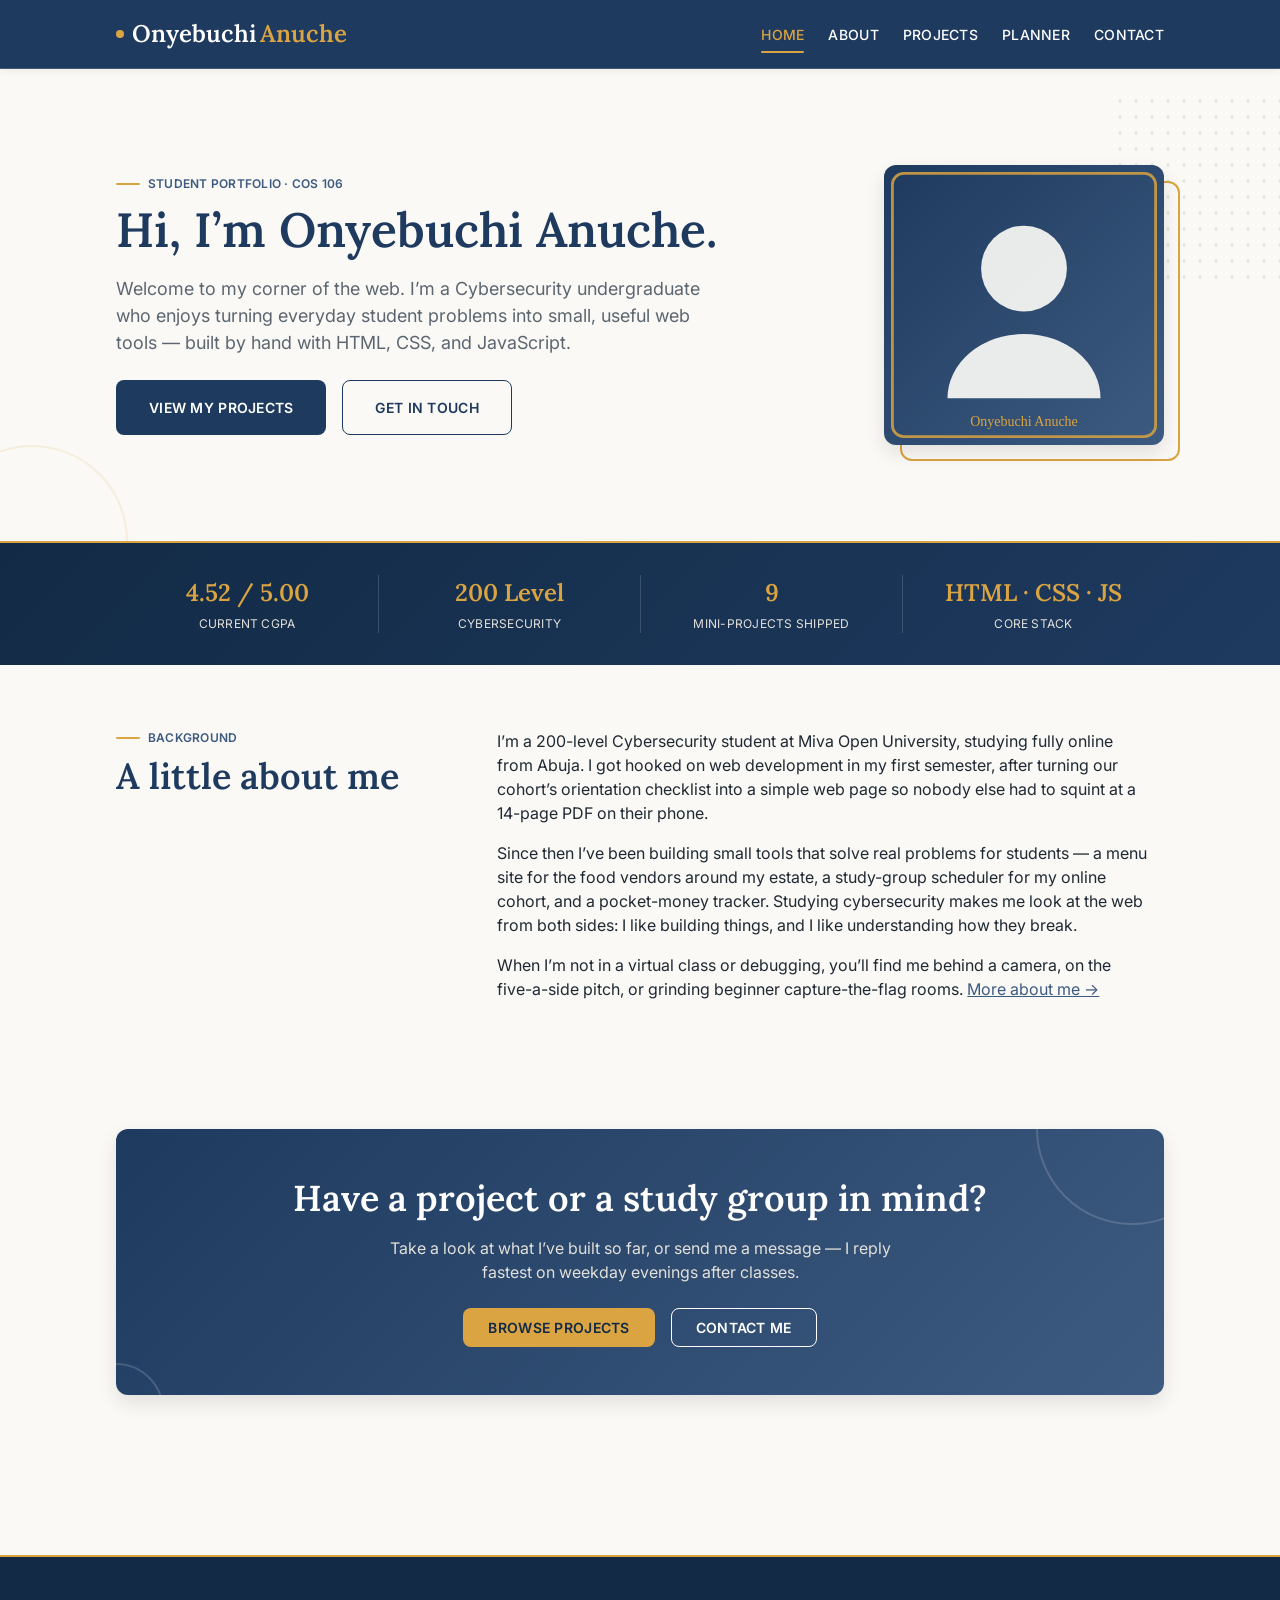
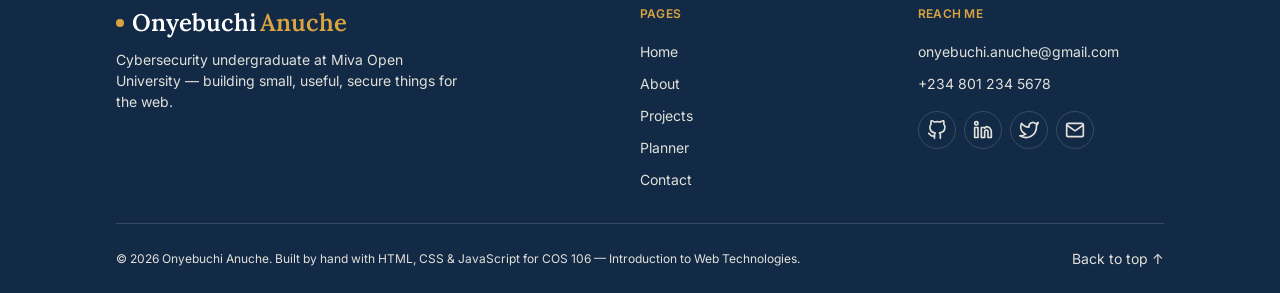
==== index.html @ e88b2ad4 "Add homepage Co-Authored-By: Claude Fable 5 <noreply@anthropic.com>" ====
<!DOCTYPE html>
<html lang="en">
<head>
  <meta charset="UTF-8">
  <meta name="viewport" content="width=device-width, initial-scale=1.0">
  <meta name="description" content="Portfolio and academic planner of Onyebuchi Anuche, a Cybersecurity undergraduate at Miva Open University.">
  <title>Onyebuchi Anuche — Student Portfolio &amp; Academic Planner</title>
  <link rel="icon" type="image/svg+xml" href="assets/images/favicon.svg">
  <link rel="preconnect" href="https://fonts.googleapis.com">
  <link rel="preconnect" href="https://fonts.gstatic.com" crossorigin>
  <link href="https://fonts.googleapis.com/css2?family=Inter:wght@400;500;600&amp;family=Lora:wght@600&amp;display=swap" rel="stylesheet">
  <link rel="stylesheet" href="css/styles.css">
  <script src="js/main.js" defer></script>
</head>
<body id="top">
  <a class="skip-link" href="#main-content">Skip to main content</a>

  <header class="site-header">
    <div class="site-header__inner">
      <a href="index.html" class="site-header__brand">Onyebuchi <span class="site-header__brand-accent">Anuche</span></a>
      <button type="button" class="nav-toggle" aria-expanded="false" aria-controls="site-nav" aria-label="Open navigation menu">
        <span class="nav-toggle__bar"></span>
        <span class="nav-toggle__bar"></span>
        <span class="nav-toggle__bar"></span>
      </button>
      <nav id="site-nav" class="site-nav" aria-label="Main navigation">
        <ul class="site-nav__list">
          <li class="site-nav__item"><a class="site-nav__link" href="index.html" aria-current="page">Home</a></li>
          <li class="site-nav__item"><a class="site-nav__link" href="about.html">About</a></li>
          <li class="site-nav__item"><a class="site-nav__link" href="projects.html">Projects</a></li>
          <li class="site-nav__item"><a class="site-nav__link" href="planner.html">Planner</a></li>
          <li class="site-nav__item"><a class="site-nav__link" href="contact.html">Contact</a></li>
        </ul>
      </nav>
    </div>
  </header>
  <div class="nav-overlay"></div>

  <main id="main-content">
    <section class="hero">
      <div class="container hero__inner">
        <div class="hero__content">
          <p class="eyebrow">Student Portfolio · COS 106</p>
          <h1 class="hero__title">Hi, I&rsquo;m Onyebuchi Anuche.</h1>
          <p class="hero__welcome">
            Welcome to my corner of the web. I&rsquo;m a Cybersecurity undergraduate who
            enjoys turning everyday student problems into small, useful web tools —
            built by hand with HTML, CSS, and JavaScript.
          </p>
          <div class="hero__actions">
            <a class="btn btn--primary btn--lg" href="projects.html">View my projects</a>
            <a class="btn btn--secondary btn--lg" href="contact.html">Get in touch</a>
          </div>
        </div>
        <div class="hero__portrait-frame">
          <img class="hero__portrait" src="assets/images/onyebuchi-portrait.svg" alt="Portrait of Onyebuchi Anuche (placeholder illustration)" width="280" height="280">
        </div>
      </div>
    </section>

    <section class="highlights">
      <div class="container">
        <h2 class="visually-hidden">Highlights</h2>
        <ul class="highlights__list">
          <li class="highlight">
            <span class="highlight__value">4.52 / 5.00</span>
            <span class="highlight__label">Current CGPA</span>
          </li>
          <li class="highlight">
            <span class="highlight__value">200 Level</span>
            <span class="highlight__label">Cybersecurity</span>
          </li>
          <li class="highlight">
            <span class="highlight__value">9</span>
            <span class="highlight__label">Mini-projects shipped</span>
          </li>
          <li class="highlight">
            <span class="highlight__value">HTML · CSS · JS</span>
            <span class="highlight__label">Core stack</span>
          </li>
        </ul>
      </div>
    </section>

    <section class="section bio">
      <div class="container bio__layout">
        <div class="section-head">
          <p class="eyebrow">Background</p>
          <h2>A little about me</h2>
        </div>
        <div class="bio__content">
          <p>
            I&rsquo;m a 200-level Cybersecurity student at Miva Open University, studying
            fully online from Abuja. I got hooked on web development in my first
            semester, after turning our cohort&rsquo;s orientation checklist into a
            simple web page so nobody else had to squint at a 14-page PDF on their phone.
          </p>
          <p>
            Since then I&rsquo;ve been building small tools that solve real problems for
            students — a menu site for the food vendors around my estate, a study-group
            scheduler for my online cohort, and a pocket-money tracker. Studying
            cybersecurity makes me look at the web from both sides: I like building
            things, and I like understanding how they break.
          </p>
          <p>
            When I&rsquo;m not in a virtual class or debugging, you&rsquo;ll find me
            behind a camera, on the five-a-side pitch, or grinding beginner
            capture-the-flag rooms. <a href="about.html">More about me &rarr;</a>
          </p>
        </div>
      </div>
    </section>

    <section class="section">
      <div class="container">
        <article class="cta-banner">
          <h2 class="cta-banner__title">Have a project or a study group in mind?</h2>
          <p class="cta-banner__text">
            Take a look at what I&rsquo;ve built so far, or send me a message — I reply
            fastest on weekday evenings after classes.
          </p>
          <div class="cta-banner__actions">
            <a class="btn btn--accent" href="projects.html">Browse projects</a>
            <a class="btn btn--ghost" href="contact.html">Contact me</a>
          </div>
        </article>
      </div>
    </section>
  </main>

  <footer class="site-footer">
    <div class="container">
      <div class="site-footer__grid">
        <div>
          <p class="site-footer__brand">Onyebuchi <span class="site-footer__brand-accent">Anuche</span></p>
          <p class="site-footer__blurb">
            Cybersecurity undergraduate at Miva Open University — building small,
            useful, secure things for the web.
          </p>
        </div>
        <nav aria-label="Footer">
          <p class="site-footer__heading">Pages</p>
          <ul class="site-footer__links">
            <li><a class="site-footer__link" href="index.html">Home</a></li>
            <li><a class="site-footer__link" href="about.html">About</a></li>
            <li><a class="site-footer__link" href="projects.html">Projects</a></li>
            <li><a class="site-footer__link" href="planner.html">Planner</a></li>
            <li><a class="site-footer__link" href="contact.html">Contact</a></li>
          </ul>
        </nav>
        <div>
          <p class="site-footer__heading">Reach me</p>
          <ul class="site-footer__links">
            <li><a class="site-footer__link" href="mailto:onyebuchi.anuche@gmail.com">onyebuchi.anuche@gmail.com</a></li>
            <li><a class="site-footer__link" href="tel:+2348012345678">+234 801 234 5678</a></li>
          </ul>
          <ul class="site-footer__social">
            <li>
              <a class="site-footer__social-link" href="https://github.com/onyebuchianuche" target="_blank" rel="noopener noreferrer" aria-label="Onyebuchi's GitHub profile">
                <svg xmlns="http://www.w3.org/2000/svg" width="20" height="20" viewBox="0 0 24 24" fill="none" stroke="currentColor" stroke-width="2" stroke-linecap="round" stroke-linejoin="round" aria-hidden="true"><path d="M9 19c-5 1.5-5-2.5-7-3m14 6v-3.87a3.37 3.37 0 0 0-.94-2.61c3.14-.35 6.44-1.54 6.44-7A5.44 5.44 0 0 0 20 4.77 5.07 5.07 0 0 0 19.91 1S18.73.65 16 2.48a13.38 13.38 0 0 0-7 0C6.27.65 5.09 1 5.09 1A5.07 5.07 0 0 0 5 4.77a5.44 5.44 0 0 0-1.5 3.78c0 5.42 3.3 6.61 6.44 7A3.37 3.37 0 0 0 9 18.13V22"/></svg>
              </a>
            </li>
            <li>
              <a class="site-footer__social-link" href="https://www.linkedin.com/in/onyebuchianuche" target="_blank" rel="noopener noreferrer" aria-label="Onyebuchi's LinkedIn profile">
                <svg xmlns="http://www.w3.org/2000/svg" width="20" height="20" viewBox="0 0 24 24" fill="none" stroke="currentColor" stroke-width="2" stroke-linecap="round" stroke-linejoin="round" aria-hidden="true"><path d="M16 8a6 6 0 0 1 6 6v7h-4v-7a2 2 0 0 0-2-2 2 2 0 0 0-2 2v7h-4V9h4v1a6 6 0 0 1 2-2z"/><rect x="2" y="9" width="4" height="12"/><circle cx="4" cy="4" r="2"/></svg>
              </a>
            </li>
            <li>
              <a class="site-footer__social-link" href="https://x.com/onyebuchianuche" target="_blank" rel="noopener noreferrer" aria-label="Onyebuchi's X (Twitter) profile">
                <svg xmlns="http://www.w3.org/2000/svg" width="20" height="20" viewBox="0 0 24 24" fill="none" stroke="currentColor" stroke-width="2" stroke-linecap="round" stroke-linejoin="round" aria-hidden="true"><path d="M23 3a10.9 10.9 0 0 1-3.14 1.53 4.48 4.48 0 0 0-7.86 3v1A10.66 10.66 0 0 1 3 4s-4 9 5 13a11.64 11.64 0 0 1-7 2c9 5 20 0 20-11.5a4.5 4.5 0 0 0-.08-.83A7.72 7.72 0 0 0 23 3z"/></svg>
              </a>
            </li>
            <li>
              <a class="site-footer__social-link" href="mailto:onyebuchi.anuche@gmail.com" aria-label="Email Onyebuchi">
                <svg xmlns="http://www.w3.org/2000/svg" width="20" height="20" viewBox="0 0 24 24" fill="none" stroke="currentColor" stroke-width="2" stroke-linecap="round" stroke-linejoin="round" aria-hidden="true"><path d="M4 4h16c1.1 0 2 .9 2 2v12c0 1.1-.9 2-2 2H4c-1.1 0-2-.9-2-2V6c0-1.1.9-2 2-2z"/><polyline points="22,6 12,13 2,6"/></svg>
              </a>
            </li>
          </ul>
        </div>
      </div>
      <div class="site-footer__bottom">
        <p class="site-footer__copyright">
          &copy; 2026 Onyebuchi Anuche. Built by hand with HTML, CSS &amp; JavaScript for COS 106 — Introduction to Web Technologies.
        </p>
        <a class="site-footer__top-link" href="#top">Back to top &uarr;</a>
      </div>
    </div>
  </footer>
</body>
</html>
---- css/styles.css ----
/* ==========================================================================
   Student Portfolio & Academic Management — css/styles.css
   Tokens come from DESIGN-SYSTEM.md. Section order follows BUILD-PROMPT.md:
   Variables, Base, Header & Navigation, Homepage, About, Projects, Planner,
   Contact, Footer, Media Queries. Mobile-first: base styles target mobile,
   min-width queries (bottom of file) layer up to tablet and desktop.
   ========================================================================== */

/* === Variables === */

:root {
  /* Core palette */
  --color-primary: #1E3A5F;
  --color-primary-dark: #122A45;
  --color-primary-light: #3D5A80;
  --color-accent: #D9A441;
  --color-accent-dark: #B8862F;

  /* Neutrals */
  --color-bg: #FAF9F6;
  --color-surface: #FFFFFF;
  --color-border: #E2E0DA;
  --color-text-primary: #1F2933;
  --color-text-secondary: #5C6670;
  --color-text-muted: #8A939C;

  /* Semantic */
  --color-success: #2F8F5B;
  --color-error: #C1443C;
  --color-warning: #D9A441;

  /* Derived tints (base palette colours with alpha) */
  --overlay-bg: rgba(18, 42, 69, 0.55);
  --success-tint: rgba(47, 143, 91, 0.12);
  --primary-tint: rgba(30, 58, 95, 0.05);
  --accent-tint: rgba(217, 164, 65, 0.14);
  --divider-on-dark: rgba(250, 249, 246, 0.16);

  /* Typography — mobile sizes; desktop overrides live in Media Queries */
  --font-heading: "Lora", Georgia, serif;
  --font-body: "Inter", -apple-system, "Segoe UI", sans-serif;
  --text-h1: 32px;
  --text-h2: 28px;
  --text-h3: 20px;
  --text-body-lg: 16px;
  --text-body: 15px;
  --text-small: 13px;
  --text-caption: 12px;
  --leading-body: 1.5;
  --leading-heading: 1.2;
  --tracking-caps: 0.02em;

  /* Spacing — 8px base scale */
  --space-4: 4px;
  --space-8: 8px;
  --space-16: 16px;
  --space-24: 24px;
  --space-32: 32px;
  --space-48: 48px;
  --space-64: 64px;
  --space-96: 96px;

  /* Radii */
  --radius-btn: 8px;
  --radius-card: 12px;
  --radius-pill: 999px;

  /* Borders, shadows, motion, layout */
  --border-w: 1px;
  --hairline: 2px;
  --lift-y: -2px;
  --shadow-card: 0 2px 8px rgba(0, 0, 0, 0.06);
  --shadow-lift: 0 8px 20px rgba(0, 0, 0, 0.1);
  --transition-fast: 150ms ease;
  --transition-med: 250ms ease;
  --container-max: 1080px;
  --nav-panel-w: 280px;
  --portrait-w: 280px;
}

/* === Base === */

*,
*::before,
*::after {
  box-sizing: border-box;
}

html {
  scroll-behavior: smooth;
}

body {
  margin: 0;
  font-family: var(--font-body);
  font-size: var(--text-body);
  line-height: var(--leading-body);
  color: var(--color-text-primary);
  background-color: var(--color-bg);
}

::selection {
  background-color: var(--color-accent);
  color: var(--color-primary-dark);
}

h1,
h2,
h3 {
  font-family: var(--font-heading);
  font-weight: 600;
  line-height: var(--leading-heading);
  color: var(--color-primary);
  margin: 0 0 var(--space-16);
}

h1 { font-size: var(--text-h1); }
h2 { font-size: var(--text-h2); }
h3 { font-size: var(--text-h3); }

p {
  margin: 0 0 var(--space-16);
}

img {
  max-width: 100%;
  height: auto;
  display: block;
}

a {
  color: var(--color-primary-light);
  transition: color var(--transition-fast);
}

a:hover {
  color: var(--color-accent-dark);
}

a:focus-visible,
button:focus-visible {
  outline: var(--hairline) solid var(--color-accent);
  outline-offset: var(--hairline);
}

[hidden] {
  display: none !important;
}

.visually-hidden {
  position: absolute;
  width: var(--border-w);
  height: var(--border-w);
  padding: 0;
  margin: calc(-1 * var(--border-w));
  overflow: hidden;
  clip: rect(0 0 0 0);
  white-space: nowrap;
  border: 0;
}

.skip-link {
  position: absolute;
  top: calc(-1 * var(--space-96));
  left: var(--space-16);
  z-index: 100;
  padding: var(--space-8) var(--space-16);
  background-color: var(--color-accent);
  color: var(--color-primary-dark);
  border-radius: var(--radius-btn);
  text-decoration: none;
  font-weight: 600;
  transition: top var(--transition-fast);
}

.skip-link:focus {
  top: var(--space-16);
}

.container {
  width: 100%;
  max-width: var(--container-max);
  margin-inline: auto;
  padding-inline: var(--space-16);
}

.section {
  padding-block: var(--space-48);
}

.section--tinted {
  background-color: var(--primary-tint);
  border-block: var(--border-w) solid var(--color-border);
}

/* Eyebrow + heading kit used above every major section */
.eyebrow {
  display: flex;
  align-items: center;
  gap: var(--space-8);
  margin: 0 0 var(--space-8);
  font-size: var(--text-caption);
  font-weight: 600;
  text-transform: uppercase;
  letter-spacing: var(--tracking-caps);
  color: var(--color-primary-light);
}

.eyebrow::before {
  content: "";
  width: var(--space-24);
  height: var(--hairline);
  background-color: var(--color-accent);
  border-radius: var(--radius-pill);
}

.section-head {
  margin-bottom: var(--space-32);
}

.section-head h2 {
  margin-bottom: 0;
}

.section__lead {
  font-size: var(--text-body-lg);
  color: var(--color-text-secondary);
  max-width: 65ch;
}

/* Tinted page banner used at the top of the four subpages */
.page-header {
  position: relative;
  overflow: hidden;
  padding-block: var(--space-48);
  background-color: var(--primary-tint);
  border-bottom: var(--border-w) solid var(--color-border);
}

.page-header::after {
  content: "";
  position: absolute;
  top: var(--space-16);
  right: calc(-1 * var(--space-32));
  width: calc(var(--space-96) * 2);
  height: calc(var(--space-96) + var(--space-64));
  background-image: radial-gradient(var(--color-border) var(--border-w), transparent var(--hairline));
  background-size: var(--space-16) var(--space-16);
}

.page-header .container {
  position: relative;
  z-index: 1;
}

.page-header h1 {
  margin-bottom: var(--space-8);
}

.page-header__lead {
  font-size: var(--text-body-lg);
  color: var(--color-text-secondary);
  max-width: 65ch;
  margin-bottom: 0;
}

/* Buttons */
.btn {
  display: inline-block;
  padding: var(--space-8) var(--space-24);
  font-family: var(--font-body);
  font-size: var(--text-small);
  font-weight: 600;
  text-transform: uppercase;
  letter-spacing: var(--tracking-caps);
  text-decoration: none;
  text-align: center;
  border: var(--border-w) solid transparent;
  border-radius: var(--radius-btn);
  cursor: pointer;
  transition:
    background-color var(--transition-fast),
    color var(--transition-fast),
    border-color var(--transition-fast),
    transform var(--transition-fast),
    box-shadow var(--transition-fast);
}

.btn:hover,
.btn:focus-visible {
  transform: translateY(var(--lift-y));
  box-shadow: var(--shadow-card);
}

.btn--lg {
  padding: var(--space-16) var(--space-32);
}

.btn--primary {
  background-color: var(--color-primary);
  color: var(--color-surface);
}

.btn--primary:hover,
.btn--primary:focus-visible {
  background-color: var(--color-accent);
  color: var(--color-primary-dark);
}

.btn--secondary {
  background-color: transparent;
  border-color: var(--color-primary);
  color: var(--color-primary);
}

.btn--secondary:hover,
.btn--secondary:focus-visible {
  background-color: var(--color-primary);
  color: var(--color-surface);
}

/* For use on navy panels (CTA banner, contact info) */
.btn--accent {
  background-color: var(--color-accent);
  color: var(--color-primary-dark);
}

.btn--accent:hover,
.btn--accent:focus-visible {
  background-color: var(--color-accent-dark);
  color: var(--color-primary-dark);
}

.btn--ghost {
  background-color: transparent;
  border-color: var(--color-surface);
  color: var(--color-surface);
}

.btn--ghost:hover,
.btn--ghost:focus-visible {
  background-color: var(--color-surface);
  color: var(--color-primary);
}

/* Shared form controls (planner + contact) */
.field-label {
  font-size: var(--text-small);
  font-weight: 500;
  color: var(--color-text-primary);
}

.field-label__optional {
  font-weight: 400;
  color: var(--color-text-muted);
}

.field-input {
  width: 100%;
  padding: var(--space-8) var(--space-16);
  font-family: var(--font-body);
  font-size: var(--text-body);
  line-height: var(--leading-body);
  color: var(--color-text-primary);
  background-color: var(--color-surface);
  border: var(--border-w) solid var(--color-border);
  border-radius: var(--radius-btn);
  transition: border-color var(--transition-fast), outline-color var(--transition-fast);
}

.field-input::placeholder {
  color: var(--color-text-muted);
}

.field-input:focus {
  outline: var(--hairline) solid var(--color-primary);
  outline-offset: calc(-1 * var(--border-w));
  border-color: var(--color-primary);
}

kbd {
  font-family: var(--font-body);
  font-size: var(--text-caption);
  padding: 0 var(--space-4);
  background-color: var(--color-surface);
  border: var(--border-w) solid var(--color-border);
  border-radius: var(--space-4);
  color: var(--color-text-secondary);
}

/* === Header & Navigation === */

.site-header {
  position: sticky;
  top: 0;
  z-index: 50;
  background-color: var(--color-primary);
  border-bottom: var(--border-w) solid var(--divider-on-dark);
  box-shadow: var(--shadow-card);
}

.site-header__inner {
  display: flex;
  align-items: center;
  justify-content: space-between;
  max-width: var(--container-max);
  margin-inline: auto;
  padding: var(--space-16);
}

.site-header__brand {
  display: inline-flex;
  align-items: center;
  font-family: var(--font-heading);
  font-size: var(--text-h3);
  font-weight: 600;
  color: var(--color-surface);
  text-decoration: none;
}

.site-header__brand::before {
  content: "";
  width: var(--space-8);
  height: var(--space-8);
  margin-right: var(--space-8);
  background-color: var(--color-accent);
  border-radius: var(--radius-pill);
}

.site-header__brand-accent {
  color: var(--color-accent);
  margin-left: var(--space-4);
}

.nav-toggle {
  display: flex;
  flex-direction: column;
  gap: var(--space-4);
  padding: var(--space-8);
  background: none;
  border: none;
  cursor: pointer;
  z-index: 70;
}

.nav-toggle__bar {
  width: var(--space-24);
  height: var(--hairline);
  background-color: var(--color-surface);
  border-radius: var(--radius-pill);
  transition: transform var(--transition-fast), opacity var(--transition-fast);
}

.nav-toggle[aria-expanded="true"] .nav-toggle__bar:nth-child(1) {
  transform: translateY(calc(var(--space-4) + var(--hairline))) rotate(45deg);
}

.nav-toggle[aria-expanded="true"] .nav-toggle__bar:nth-child(2) {
  opacity: 0;
}

.nav-toggle[aria-expanded="true"] .nav-toggle__bar:nth-child(3) {
  transform: translateY(calc(-1 * (var(--space-4) + var(--hairline)))) rotate(-45deg);
}

/* Mobile: nav is a slide-in panel from the right */
.site-nav {
  position: fixed;
  top: 0;
  right: 0;
  bottom: 0;
  z-index: 60;
  width: min(80vw, var(--nav-panel-w));
  padding: var(--space-96) var(--space-24) var(--space-24);
  background: linear-gradient(180deg, var(--color-primary-dark), var(--color-primary));
  transform: translateX(100%);
  transition: transform var(--transition-med);
  overflow-y: auto;
}

.site-nav.is-open {
  transform: translateX(0);
  box-shadow: var(--shadow-lift);
}

.site-nav__list {
  display: flex;
  flex-direction: column;
  gap: var(--space-8);
  list-style: none;
  margin: 0;
  padding: 0;
}

.site-nav__link {
  position: relative;
  display: block;
  padding: var(--space-16) var(--space-4);
  color: var(--color-surface);
  font-size: var(--text-small);
  font-weight: 500;
  text-transform: uppercase;
  letter-spacing: var(--tracking-caps);
  text-decoration: none;
  border-bottom: var(--border-w) solid var(--divider-on-dark);
  transition: color var(--transition-fast);
}

.site-nav__link::after {
  content: "";
  position: absolute;
  left: 0;
  right: 0;
  bottom: calc(-1 * var(--border-w));
  height: var(--hairline);
  background-color: var(--color-accent);
  border-radius: var(--radius-pill);
  transform: scaleX(0);
  transform-origin: left;
  transition: transform var(--transition-fast);
}

.site-nav__link:hover,
.site-nav__link:focus-visible,
.site-nav__link[aria-current="page"] {
  color: var(--color-accent);
}

.site-nav__link:hover::after,
.site-nav__link:focus-visible::after,
.site-nav__link[aria-current="page"]::after {
  transform: scaleX(1);
}

.nav-overlay {
  position: fixed;
  inset: 0;
  z-index: 55;
  background-color: var(--overlay-bg);
  opacity: 0;
  pointer-events: none;
  transition: opacity var(--transition-med);
}

.nav-overlay.is-visible {
  opacity: 1;
  pointer-events: auto;
}

body.nav-open {
  overflow: hidden;
}

/* === Homepage === */

.hero {
  position: relative;
  overflow: hidden;
  padding-block: var(--space-48);
}

.hero::before {
  content: "";
  position: absolute;
  top: var(--space-24);
  right: calc(-1 * var(--space-24));
  width: calc(var(--space-96) * 2);
  height: calc(var(--space-96) * 2);
  background-image: radial-gradient(var(--color-border) var(--border-w), transparent var(--hairline));
  background-size: var(--space-16) var(--space-16);
}

.hero::after {
  content: "";
  position: absolute;
  bottom: calc(-1 * var(--space-96));
  left: calc(-1 * var(--space-64));
  width: calc(var(--space-96) * 2);
  height: calc(var(--space-96) * 2);
  border: var(--hairline) solid var(--accent-tint);
  border-radius: var(--radius-pill);
}

.hero__inner {
  position: relative;
  z-index: 1;
  display: flex;
  flex-direction: column-reverse;
  align-items: center;
  gap: var(--space-48);
  text-align: center;
}

.hero .eyebrow {
  justify-content: center;
}

.hero__title {
  margin-bottom: var(--space-16);
}

.hero__welcome {
  font-size: var(--text-body-lg);
  color: var(--color-text-secondary);
  max-width: 55ch;
}

.hero__portrait-frame {
  position: relative;
  width: min(70vw, var(--portrait-w));
  flex-shrink: 0;
}

.hero__portrait-frame::before {
  content: "";
  position: absolute;
  top: var(--space-16);
  right: calc(-1 * var(--space-16));
  bottom: calc(-1 * var(--space-16));
  left: var(--space-16);
  border: var(--hairline) solid var(--color-accent);
  border-radius: var(--radius-card);
}

.hero__portrait {
  position: relative;
  width: 100%;
  border-radius: var(--radius-card);
  box-shadow: var(--shadow-lift);
}

.hero__actions {
  display: flex;
  flex-wrap: wrap;
  justify-content: center;
  gap: var(--space-16);
  margin-top: var(--space-24);
}

.highlights {
  background: linear-gradient(135deg, var(--color-primary-dark), var(--color-primary));
  border-top: var(--hairline) solid var(--color-accent);
  padding-block: var(--space-32);
}

.highlights__list {
  display: grid;
  grid-template-columns: repeat(2, 1fr);
  gap: var(--space-24);
  list-style: none;
  margin: 0;
  padding: 0;
}

.highlight {
  text-align: center;
  padding-inline: var(--space-8);
}

.highlight__value {
  display: block;
  font-family: var(--font-heading);
  font-size: var(--text-h3);
  font-weight: 600;
  color: var(--color-accent);
}

.highlight__label {
  display: block;
  margin-top: var(--space-4);
  font-size: var(--text-caption);
  text-transform: uppercase;
  letter-spacing: var(--tracking-caps);
  color: var(--color-border);
}

.bio__layout {
  display: grid;
  gap: var(--space-24);
}

.bio__content p {
  max-width: 65ch;
}

.bio__content p:last-child {
  margin-bottom: 0;
}

.cta-banner {
  position: relative;
  overflow: hidden;
  padding: var(--space-48) var(--space-32);
  text-align: center;
  color: var(--color-border);
  background: linear-gradient(135deg, var(--color-primary), var(--color-primary-light));
  border-radius: var(--radius-card);
  box-shadow: var(--shadow-lift);
}

.cta-banner::before,
.cta-banner::after {
  content: "";
  position: absolute;
  border: var(--hairline) solid var(--divider-on-dark);
  border-radius: var(--radius-pill);
}

.cta-banner::before {
  top: calc(-1 * var(--space-96));
  right: calc(-1 * var(--space-64));
  width: calc(var(--space-96) * 2);
  height: calc(var(--space-96) * 2);
}

.cta-banner::after {
  bottom: calc(-1 * var(--space-64));
  left: calc(-1 * var(--space-48));
  width: var(--space-96);
  height: var(--space-96);
}

.cta-banner__title {
  color: var(--color-surface);
}

.cta-banner__text {
  max-width: 55ch;
  margin-inline: auto;
}

.cta-banner__actions {
  position: relative;
  z-index: 1;
  display: flex;
  flex-wrap: wrap;
  justify-content: center;
  gap: var(--space-16);
  margin-top: var(--space-24);
}

/* === About === */

.timeline {
  list-style: none;
  margin: 0;
  padding: 0 0 0 var(--space-24);
  border-left: var(--hairline) solid var(--color-border);
  display: flex;
  flex-direction: column;
  gap: var(--space-24);
}

.timeline__item {
  position: relative;
  padding: var(--space-24);
  background-color: var(--color-surface);
  border: var(--border-w) solid var(--color-border);
  border-radius: var(--radius-card);
  box-shadow: var(--shadow-card);
}

.timeline__item::before {
  content: "";
  position: absolute;
  top: var(--space-32);
  left: calc(-1 * (var(--space-24) + var(--space-4) + var(--hairline)));
  width: var(--space-8);
  height: var(--space-8);
  background-color: var(--color-accent);
  border: var(--hairline) solid var(--color-bg);
  border-radius: var(--radius-pill);
}

.timeline__badge {
  display: inline-block;
  margin-bottom: var(--space-8);
  padding: var(--space-4) var(--space-16);
  font-size: var(--text-caption);
  font-weight: 600;
  text-transform: uppercase;
  letter-spacing: var(--tracking-caps);
  color: var(--color-accent-dark);
  background-color: var(--accent-tint);
  border-radius: var(--radius-pill);
}

.timeline__title {
  margin-bottom: var(--space-4);
}

.timeline__meta {
  font-size: var(--text-small);
  color: var(--color-text-secondary);
  margin-bottom: var(--space-8);
}

.timeline__body {
  margin: 0;
  max-width: 60ch;
}

.skills-grid {
  display: grid;
  grid-template-columns: 1fr;
  gap: var(--space-24);
}

.skill-group {
  padding: var(--space-24);
  background-color: var(--color-surface);
  border: var(--border-w) solid var(--color-border);
  border-top: var(--hairline) solid var(--color-accent);
  border-radius: var(--radius-card);
  box-shadow: var(--shadow-card);
}

.skill-list {
  list-style: none;
  margin: 0;
  padding: 0;
  display: flex;
  flex-direction: column;
  gap: var(--space-16);
}

.skill-list--chips {
  flex-direction: row;
  flex-wrap: wrap;
  gap: var(--space-8);
}

.chip {
  display: inline-block;
  padding: var(--space-4) var(--space-16);
  font-size: var(--text-small);
  color: var(--color-primary);
  background-color: var(--color-bg);
  border: var(--border-w) solid var(--color-border);
  border-radius: var(--radius-pill);
  transition: background-color var(--transition-fast), border-color var(--transition-fast);
}

.chip:hover {
  background-color: var(--accent-tint);
  border-color: var(--color-accent);
}

.skill-bar__label {
  display: flex;
  justify-content: space-between;
  font-size: var(--text-small);
  font-weight: 500;
  margin-bottom: var(--space-4);
}

.skill-bar__percent {
  color: var(--color-text-secondary);
  font-weight: 400;
}

.skill-bar__track {
  height: var(--space-8);
  background-color: var(--color-border);
  border-radius: var(--radius-pill);
  overflow: hidden;
}

.skill-bar__fill {
  display: block;
  height: 100%;
  background: linear-gradient(90deg, var(--color-primary), var(--color-primary-light));
  border-radius: inherit;
}

.skill-bar__fill--90 { width: 90%; }
.skill-bar__fill--85 { width: 85%; }
.skill-bar__fill--70 { width: 70%; }
.skill-bar__fill--45 { width: 45%; }

.hobbies-grid {
  display: grid;
  grid-template-columns: repeat(2, 1fr);
  gap: var(--space-16);
  list-style: none;
  margin: 0;
  padding: 0;
}

.hobby {
  display: flex;
  align-items: center;
  gap: var(--space-16);
  padding: var(--space-16);
  background-color: var(--color-surface);
  border: var(--border-w) solid var(--color-border);
  border-radius: var(--radius-card);
  transition: transform var(--transition-fast), box-shadow var(--transition-fast), border-color var(--transition-fast);
}

.hobby:hover {
  transform: translateY(var(--lift-y));
  border-color: var(--color-accent);
  box-shadow: var(--shadow-card);
}

.hobby__badge {
  display: grid;
  place-items: center;
  flex-shrink: 0;
  width: var(--space-48);
  height: var(--space-48);
  color: var(--color-primary);
  background-color: var(--primary-tint);
  border-radius: var(--radius-pill);
  transition: color var(--transition-fast), background-color var(--transition-fast);
}

.hobby:hover .hobby__badge {
  color: var(--color-accent-dark);
  background-color: var(--accent-tint);
}

.hobby__label {
  font-size: var(--text-small);
  font-weight: 500;
}

.table-scroll {
  overflow-x: auto;
  background-color: var(--color-surface);
  border: var(--border-w) solid var(--color-border);
  border-radius: var(--radius-card);
  box-shadow: var(--shadow-card);
}

.grades-table {
  width: 100%;
  border-collapse: collapse;
  font-size: var(--text-small);
}

.grades-table caption {
  text-align: left;
  padding: var(--space-16) var(--space-16) var(--space-8);
  font-size: var(--text-small);
  color: var(--color-text-secondary);
}

.grades-table th,
.grades-table td {
  padding: var(--space-8) var(--space-16);
  text-align: left;
  border-bottom: var(--border-w) solid var(--color-border);
}

.grades-table thead th {
  background-color: var(--color-primary);
  color: var(--color-surface);
  font-size: var(--text-caption);
  font-weight: 600;
  text-transform: uppercase;
  letter-spacing: var(--tracking-caps);
}

.grades-table tbody tr {
  transition: background-color var(--transition-fast);
}

.grades-table tbody tr:nth-child(even) {
  background-color: var(--color-bg);
}

.grades-table tbody tr:hover {
  background-color: var(--accent-tint);
}

.grades-table tbody tr:last-child td,
.grades-table tbody tr:last-child th {
  border-bottom: none;
}

.grades-table__grade {
  font-weight: 600;
  color: var(--color-primary);
}

.media-figure {
  margin: 0;
  padding: var(--space-24);
  background-color: var(--color-surface);
  border: var(--border-w) solid var(--color-border);
  border-left: var(--space-4) solid var(--color-accent);
  border-radius: var(--radius-card);
  box-shadow: var(--shadow-card);
}

.media-figure audio {
  width: 100%;
}

.media-figure figcaption {
  margin-top: var(--space-8);
  font-size: var(--text-small);
  color: var(--color-text-secondary);
}

/* === Projects === */

.filter-bar {
  display: inline-flex;
  flex-wrap: wrap;
  gap: var(--space-4);
  padding: var(--space-4);
  margin-bottom: var(--space-32);
  background-color: var(--color-surface);
  border: var(--border-w) solid var(--color-border);
  border-radius: var(--radius-pill);
  box-shadow: var(--shadow-card);
}

.filter-btn {
  padding: var(--space-4) var(--space-16);
  font-family: var(--font-body);
  font-size: var(--text-small);
  font-weight: 500;
  color: var(--color-text-secondary);
  background-color: transparent;
  border: none;
  border-radius: var(--radius-pill);
  cursor: pointer;
  transition: background-color var(--transition-fast), color var(--transition-fast);
}

.filter-btn:hover {
  color: var(--color-primary);
  background-color: var(--primary-tint);
}

.filter-btn[aria-pressed="true"] {
  background-color: var(--color-primary);
  color: var(--color-surface);
}

.projects-grid {
  display: grid;
  grid-template-columns: 1fr;
  gap: var(--space-24);
}

.project-card {
  display: flex;
  flex-direction: column;
  background-color: var(--color-surface);
  border: var(--border-w) solid var(--color-border);
  border-radius: var(--radius-card);
  box-shadow: var(--shadow-card);
  overflow: hidden;
  transition: transform var(--transition-fast), box-shadow var(--transition-fast), border-color var(--transition-fast);
}

.project-card:hover {
  transform: translateY(var(--lift-y));
  border-color: var(--color-accent);
  box-shadow: var(--shadow-lift);
}

.project-card__media {
  overflow: hidden;
  border-bottom: var(--border-w) solid var(--color-border);
}

.project-card__image {
  width: 100%;
  aspect-ratio: 8 / 5;
  object-fit: cover;
  transition: transform var(--transition-med);
}

.project-card:hover .project-card__image {
  transform: scale(1.04);
}

.project-card__body {
  display: flex;
  flex-direction: column;
  gap: var(--space-16);
  flex: 1;
  padding: var(--space-24);
}

.project-card__title {
  margin: 0;
}

.project-card__description {
  margin: 0;
  color: var(--color-text-secondary);
}

.project-card__tags {
  display: flex;
  flex-wrap: wrap;
  gap: var(--space-8);
  list-style: none;
  margin: 0;
  padding: 0;
}

.tag {
  padding: var(--space-4) var(--space-8);
  font-size: var(--text-caption);
  font-weight: 500;
  text-transform: uppercase;
  letter-spacing: var(--tracking-caps);
  color: var(--color-primary-light);
  background-color: var(--color-bg);
  border: var(--border-w) solid var(--color-border);
  border-radius: var(--radius-pill);
}

.project-card__links {
  display: flex;
  gap: var(--space-24);
  margin-top: auto;
  padding-top: var(--space-8);
  border-top: var(--border-w) solid var(--color-border);
}

.project-card__link {
  font-size: var(--text-small);
  font-weight: 600;
  color: var(--color-primary-light);
  text-decoration: none;
  transition: color var(--transition-fast);
}

.project-card__link::after {
  content: "\2192";
  display: inline-block;
  margin-left: var(--space-4);
  transition: transform var(--transition-fast);
}

.project-card__link:hover,
.project-card__link:focus-visible {
  color: var(--color-accent-dark);
}

.project-card__link:hover::after,
.project-card__link:focus-visible::after {
  transform: translateX(var(--space-4));
}

/* === Planner === */

.planner-form {
  display: flex;
  flex-direction: column;
  gap: var(--space-16);
  padding: var(--space-24);
  margin-bottom: var(--space-24);
  background-color: var(--color-surface);
  border: var(--border-w) solid var(--color-border);
  border-left: var(--space-4) solid var(--color-accent);
  border-radius: var(--radius-card);
  box-shadow: var(--shadow-card);
}

.planner-form__field {
  display: flex;
  flex-direction: column;
  gap: var(--space-4);
  flex: 1;
}

.planner__counter {
  display: inline-block;
  margin-bottom: var(--space-16);
  padding: var(--space-4) var(--space-16);
  font-size: var(--text-small);
  font-weight: 500;
  color: var(--color-primary);
  background-color: var(--primary-tint);
  border: var(--border-w) solid var(--color-border);
  border-radius: var(--radius-pill);
}

.task-list {
  display: flex;
  flex-direction: column;
  gap: var(--space-8);
  list-style: none;
  margin: 0 0 var(--space-24);
  padding: 0;
}

.task {
  display: flex;
  align-items: center;
  gap: var(--space-16);
  padding: var(--space-16);
  background-color: var(--color-surface);
  border: var(--border-w) solid var(--color-border);
  border-left: var(--space-4) solid transparent;
  border-radius: var(--radius-card);
  box-shadow: var(--shadow-card);
  transition: border-color var(--transition-fast), box-shadow var(--transition-fast);
}

.task:hover {
  border-color: var(--color-primary-light);
  border-left-color: transparent;
  box-shadow: var(--shadow-lift);
}

.task--due-soon,
.task--due-soon:hover {
  border-left-color: var(--color-warning);
}

.task__checkbox {
  width: var(--space-16);
  height: var(--space-16);
  flex-shrink: 0;
  accent-color: var(--color-success);
  cursor: pointer;
}

.task__body {
  display: flex;
  flex-direction: column;
  gap: var(--space-4);
  flex: 1;
  min-width: 0;
}

.task__text {
  overflow-wrap: anywhere;
  cursor: pointer;
}

.task--completed .task__text {
  text-decoration: line-through;
  color: var(--color-success);
}

.task__due {
  font-size: var(--text-caption);
  text-transform: uppercase;
  letter-spacing: var(--tracking-caps);
  color: var(--color-text-secondary);
}

.task--due-soon .task__due {
  color: var(--color-accent-dark);
  font-weight: 600;
}

.task--completed .task__due {
  color: var(--color-text-muted);
  font-weight: 400;
}

.task__delete {
  flex-shrink: 0;
  padding: var(--space-8);
  background: none;
  border: none;
  border-radius: var(--radius-btn);
  color: var(--color-error);
  cursor: pointer;
  transition: background-color var(--transition-fast), opacity var(--transition-fast);
}

.task__delete:hover {
  background-color: var(--color-bg);
}

.task__delete svg {
  display: block;
}

/* Task add/remove animation — the "meaningful transition" PRD item */
@keyframes task-in {
  from {
    opacity: 0;
    transform: translateY(calc(-1 * var(--space-8)));
  }
  to {
    opacity: 1;
    transform: none;
  }
}

@keyframes task-out {
  to {
    opacity: 0;
    transform: translateX(var(--space-24));
  }
}

.task--entering {
  animation: task-in var(--transition-med);
}

.task--leaving {
  animation: task-out var(--transition-med) forwards;
}

.planner__empty {
  padding: var(--space-48) var(--space-32);
  text-align: center;
  color: var(--color-text-secondary);
  background-color: var(--color-surface);
  border: var(--hairline) dashed var(--color-border);
  border-radius: var(--radius-card);
}

.planner__hint {
  font-size: var(--text-small);
  color: var(--color-text-muted);
}

/* === Contact === */

.contact-card {
  display: grid;
  grid-template-columns: 1fr;
  overflow: hidden;
  background-color: var(--color-surface);
  border: var(--border-w) solid var(--color-border);
  border-radius: var(--radius-card);
  box-shadow: var(--shadow-lift);
}

.contact-card__info {
  position: relative;
  overflow: hidden;
  padding: var(--space-32);
  color: var(--color-border);
  background: linear-gradient(160deg, var(--color-primary-dark), var(--color-primary));
}

.contact-card__info::before,
.contact-card__info::after {
  content: "";
  position: absolute;
  border: var(--hairline) solid var(--divider-on-dark);
  border-radius: var(--radius-pill);
}

.contact-card__info::before {
  right: calc(-1 * var(--space-64));
  bottom: calc(-1 * var(--space-64));
  width: calc(var(--space-96) + var(--space-64));
  height: calc(var(--space-96) + var(--space-64));
}

.contact-card__info::after {
  right: var(--space-16);
  bottom: var(--space-32);
  width: var(--space-64);
  height: var(--space-64);
}

.contact-card__info h2 {
  color: var(--color-surface);
}

.contact-card__info-text {
  max-width: 40ch;
}

.contact-card__address {
  font-style: normal;
  margin-bottom: var(--space-16);
}

.contact-card__address a {
  color: var(--color-surface);
  transition: color var(--transition-fast);
}

.contact-card__address a:hover {
  color: var(--color-accent);
}

.contact-card__note {
  position: relative;
  z-index: 1;
  margin: 0;
  font-size: var(--text-small);
  color: var(--color-border);
}

.contact-card__form-panel {
  padding: var(--space-32);
}

.contact-form {
  display: flex;
  flex-direction: column;
  gap: var(--space-16);
}

.form-field {
  display: flex;
  flex-direction: column;
  gap: var(--space-4);
}

.form-field__error {
  display: none;
  margin: 0;
  font-size: var(--text-small);
  color: var(--color-error);
}

.form-field--error .form-field__error {
  display: block;
}

.form-field--error .field-input {
  border-color: var(--color-error);
}

.form-field--error .field-input:focus {
  outline-color: var(--color-error);
}

.form-field--valid .field-input {
  border-color: var(--color-success);
}

.form-field--valid .field-label::after {
  content: " ✓";
  color: var(--color-success);
}

.contact-form textarea.field-input {
  resize: vertical;
  min-height: var(--space-96);
}

.form-success {
  margin: 0;
  padding: var(--space-16);
  font-weight: 500;
  color: var(--color-success);
  background-color: var(--success-tint);
  border: var(--border-w) solid var(--color-success);
  border-radius: var(--radius-btn);
}

/* === Footer === */

.site-footer {
  margin-top: var(--space-96);
  padding-block: var(--space-48) var(--space-24);
  color: var(--color-border);
  background-color: var(--color-primary-dark);
  border-top: var(--hairline) solid var(--color-accent);
}

.site-footer__grid {
  display: grid;
  grid-template-columns: 1fr;
  gap: var(--space-32);
  text-align: center;
}

.site-footer__brand {
  display: inline-flex;
  align-items: center;
  margin-bottom: var(--space-8);
  font-family: var(--font-heading);
  font-size: var(--text-h3);
  font-weight: 600;
  color: var(--color-surface);
}

.site-footer__brand::before {
  content: "";
  width: var(--space-8);
  height: var(--space-8);
  margin-right: var(--space-8);
  background-color: var(--color-accent);
  border-radius: var(--radius-pill);
}

.site-footer__brand-accent {
  color: var(--color-accent);
  margin-left: var(--space-4);
}

.site-footer__blurb {
  margin-inline: auto;
  margin-bottom: 0;
  max-width: 38ch;
  font-size: var(--text-small);
}

.site-footer__heading {
  margin-bottom: var(--space-16);
  font-size: var(--text-caption);
  font-weight: 600;
  text-transform: uppercase;
  letter-spacing: var(--tracking-caps);
  color: var(--color-accent);
}

.site-footer__links {
  display: flex;
  flex-direction: column;
  gap: var(--space-8);
  list-style: none;
  margin: 0;
  padding: 0;
}

.site-footer__link {
  font-size: var(--text-small);
  color: var(--color-border);
  text-decoration: none;
  transition: color var(--transition-fast);
}

.site-footer__link:hover,
.site-footer__link:focus-visible {
  color: var(--color-accent);
  text-decoration: underline;
}

.site-footer__social {
  display: flex;
  justify-content: center;
  gap: var(--space-8);
  list-style: none;
  margin: var(--space-16) 0 0;
  padding: 0;
}

.site-footer__social-link {
  display: inline-flex;
  padding: var(--space-8);
  color: var(--color-border);
  border: var(--border-w) solid var(--divider-on-dark);
  border-radius: var(--radius-pill);
  transition: color var(--transition-fast), border-color var(--transition-fast), transform var(--transition-fast);
}

.site-footer__social-link:hover,
.site-footer__social-link:focus-visible {
  color: var(--color-accent);
  border-color: var(--color-accent);
  transform: translateY(var(--lift-y));
}

.site-footer__bottom {
  display: flex;
  flex-direction: column;
  align-items: center;
  gap: var(--space-8);
  margin-top: var(--space-32);
  padding-top: var(--space-24);
  border-top: var(--border-w) solid var(--divider-on-dark);
}

.site-footer__copyright {
  margin: 0;
  font-size: var(--text-caption);
  color: var(--color-border);
}

.site-footer__top-link {
  font-size: var(--text-small);
  color: var(--color-border);
  text-decoration: none;
}

.site-footer__top-link:hover,
.site-footer__top-link:focus-visible {
  color: var(--color-accent);
}

/* === Media Queries === */

/* Tablet — 481px and up */
@media (min-width: 481px) {
  .projects-grid {
    grid-template-columns: repeat(2, 1fr);
  }

  .skills-grid {
    grid-template-columns: repeat(2, 1fr);
  }

  .planner-form {
    flex-direction: row;
    align-items: flex-end;
  }

  .planner-form__field--due {
    flex: 0 1 auto;
  }
}

/* Desktop — 769px and up */
@media (min-width: 769px) {
  :root {
    --text-h1: 48px;
    --text-h2: 36px;
    --text-h3: 24px;
    --text-body-lg: 18px;
    --text-body: 16px;
    --text-small: 14px;
  }

  .section {
    padding-block: var(--space-64);
  }

  .page-header {
    padding-block: var(--space-64);
  }

  /* Nav expands to a horizontal bar; hamburger and overlay disappear */
  .nav-toggle {
    display: none;
  }

  .site-nav {
    position: static;
    width: auto;
    padding: 0;
    background: transparent;
    transform: none;
    overflow: visible;
  }

  .site-nav.is-open {
    box-shadow: none;
  }

  .site-nav__list {
    flex-direction: row;
    gap: var(--space-24);
  }

  .site-nav__link {
    padding: var(--space-4) 0;
    border-bottom: none;
  }

  .site-nav__link::after {
    bottom: calc(-1 * var(--space-4));
  }

  .nav-overlay {
    display: none;
  }

  .hero {
    padding-block: var(--space-96);
  }

  .hero__inner {
    flex-direction: row;
    justify-content: space-between;
    gap: var(--space-64);
    text-align: left;
  }

  .hero .eyebrow {
    justify-content: flex-start;
  }

  .hero__actions {
    justify-content: flex-start;
  }

  .highlights__list {
    grid-template-columns: repeat(4, 1fr);
    gap: 0;
  }

  .highlight + .highlight {
    border-left: var(--border-w) solid var(--divider-on-dark);
  }

  .bio__layout {
    grid-template-columns: 1fr 2fr;
    gap: var(--space-48);
    align-items: start;
  }

  .projects-grid {
    grid-template-columns: repeat(3, 1fr);
  }

  .skills-grid {
    grid-template-columns: repeat(3, 1fr);
  }

  .hobbies-grid {
    grid-template-columns: repeat(3, 1fr);
  }

  .contact-card {
    grid-template-columns: 2fr 3fr;
  }

  .contact-card__info {
    padding: var(--space-48) var(--space-32);
  }

  .contact-card__form-panel {
    padding: var(--space-48);
  }

  .site-footer__grid {
    grid-template-columns: 2fr 1fr 1fr;
    text-align: left;
  }

  .site-footer__blurb {
    margin-inline: 0;
  }

  .site-footer__social {
    justify-content: flex-start;
  }

  .site-footer__bottom {
    flex-direction: row;
    justify-content: space-between;
  }

  /* Delete icon revealed on hover on desktop, always visible on mobile */
  .task__delete {
    opacity: 0;
  }

  .task:hover .task__delete,
  .task:focus-within .task__delete {
    opacity: 1;
  }
}

/* Respect reduced-motion preferences */
@media (prefers-reduced-motion: reduce) {
  html {
    scroll-behavior: auto;
  }

  *,
  *::before,
  *::after {
    animation-duration: 0.01ms !important;
    transition-duration: 0.01ms !important;
  }
}
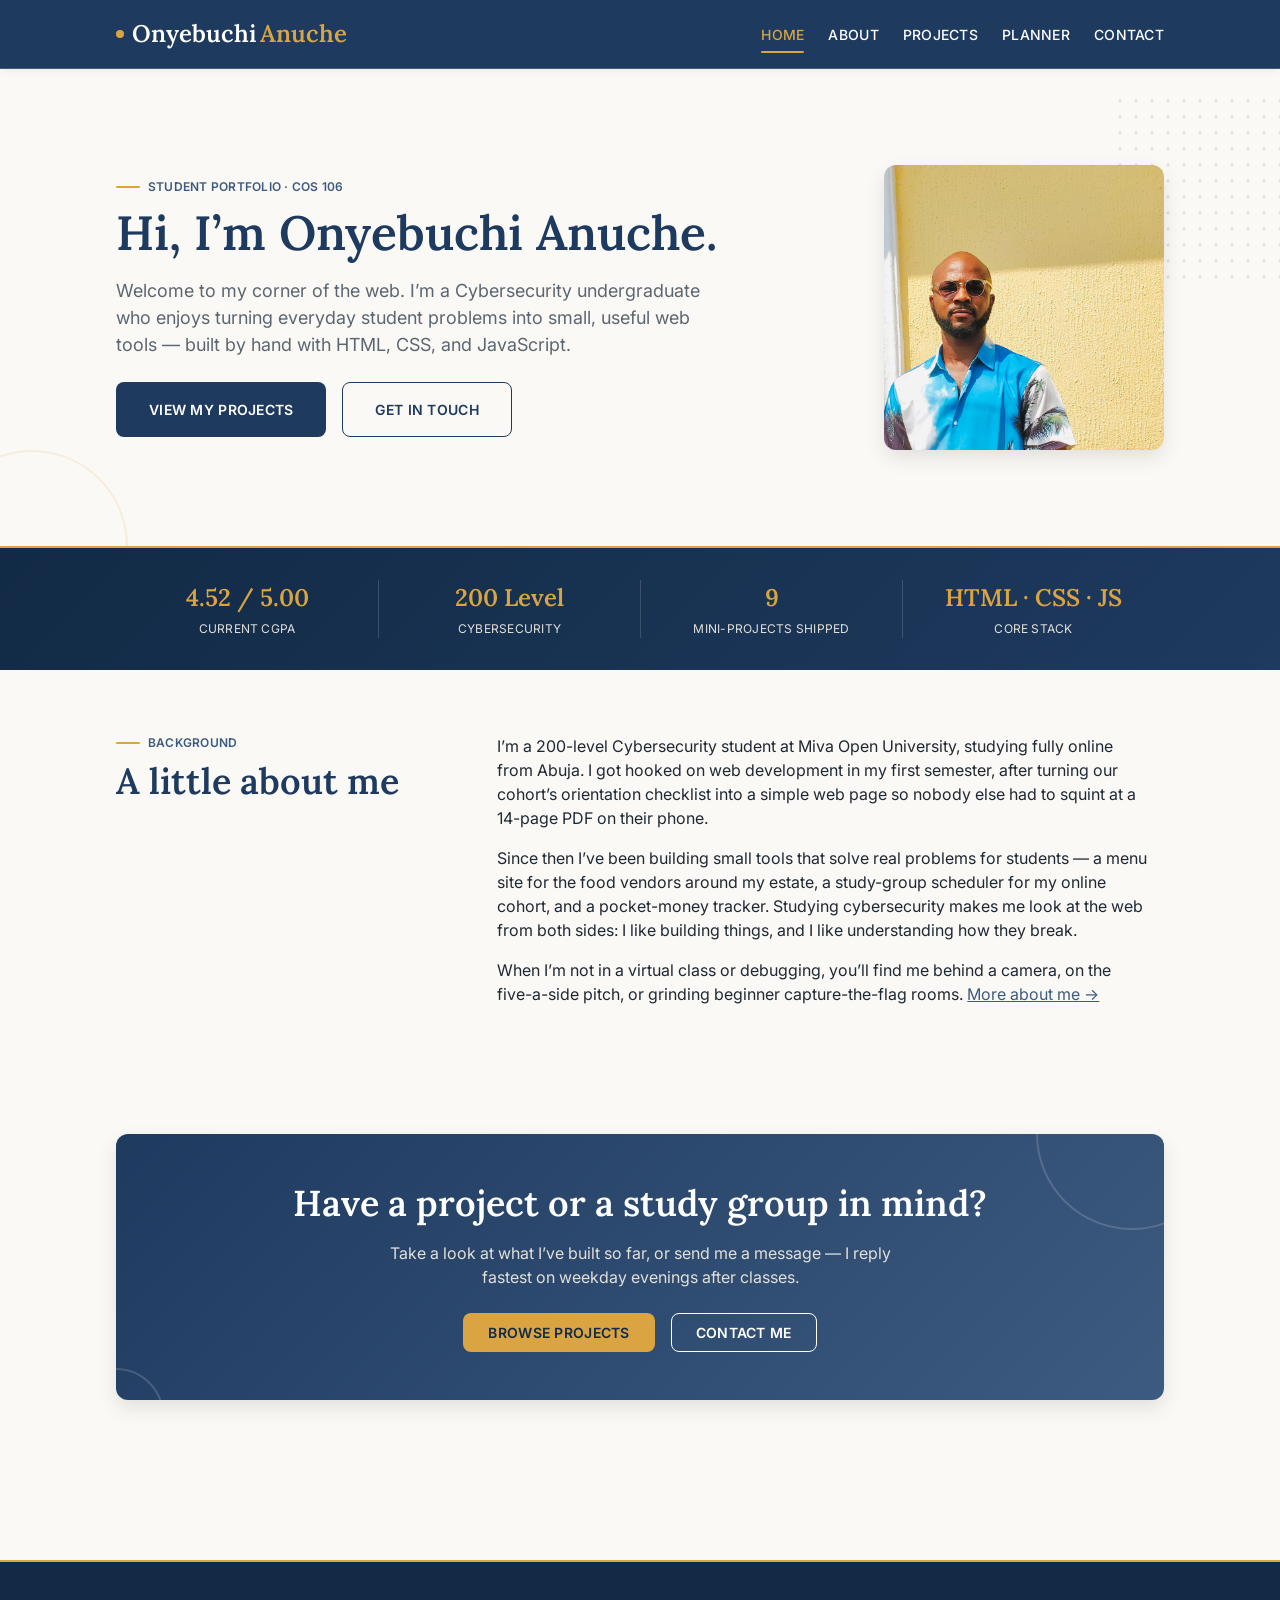
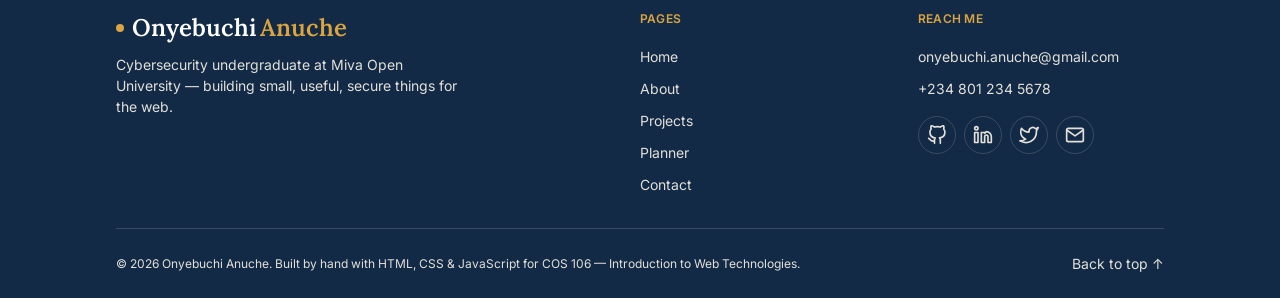
==== commit 74015b8e: "Use real portrait photo in the hero Co-Authored-By: Claude Fable 5 <noreply@anthropic.com>" ====
--- a/index.html
+++ b/index.html
@@ -53,7 +53,7 @@
           </div>
         </div>
         <div class="hero__portrait-frame">
-          <img class="hero__portrait" src="assets/images/onyebuchi-portrait.svg" alt="Portrait of Onyebuchi Anuche (placeholder illustration)" width="280" height="280">
+          <img class="hero__portrait" src="assets/images/onyebuchi-portrait.jpg" alt="Onyebuchi Anuche standing outdoors in sunglasses and a blue shirt" width="848" height="864">
         </div>
       </div>
     </section>
@@ -156,7 +156,7 @@
           </ul>
           <ul class="site-footer__social">
             <li>
-              <a class="site-footer__social-link" href="https://github.com/onyebuchianuche" target="_blank" rel="noopener noreferrer" aria-label="Onyebuchi's GitHub profile">
+              <a class="site-footer__social-link" href="https://github.com/PascalAnuche" target="_blank" rel="noopener noreferrer" aria-label="Onyebuchi's GitHub profile">
                 <svg xmlns="http://www.w3.org/2000/svg" width="20" height="20" viewBox="0 0 24 24" fill="none" stroke="currentColor" stroke-width="2" stroke-linecap="round" stroke-linejoin="round" aria-hidden="true"><path d="M9 19c-5 1.5-5-2.5-7-3m14 6v-3.87a3.37 3.37 0 0 0-.94-2.61c3.14-.35 6.44-1.54 6.44-7A5.44 5.44 0 0 0 20 4.77 5.07 5.07 0 0 0 19.91 1S18.73.65 16 2.48a13.38 13.38 0 0 0-7 0C6.27.65 5.09 1 5.09 1A5.07 5.07 0 0 0 5 4.77a5.44 5.44 0 0 0-1.5 3.78c0 5.42 3.3 6.61 6.44 7A3.37 3.37 0 0 0 9 18.13V22"/></svg>
               </a>
             </li>
--- a/css/styles.css
+++ b/css/styles.css
@@ -611,17 +611,6 @@
   flex-shrink: 0;
 }
 
-.hero__portrait-frame::before {
-  content: "";
-  position: absolute;
-  top: var(--space-16);
-  right: calc(-1 * var(--space-16));
-  bottom: calc(-1 * var(--space-16));
-  left: var(--space-16);
-  border: var(--hairline) solid var(--color-accent);
-  border-radius: var(--radius-card);
-}
-
 .hero__portrait {
   position: relative;
   width: 100%;
